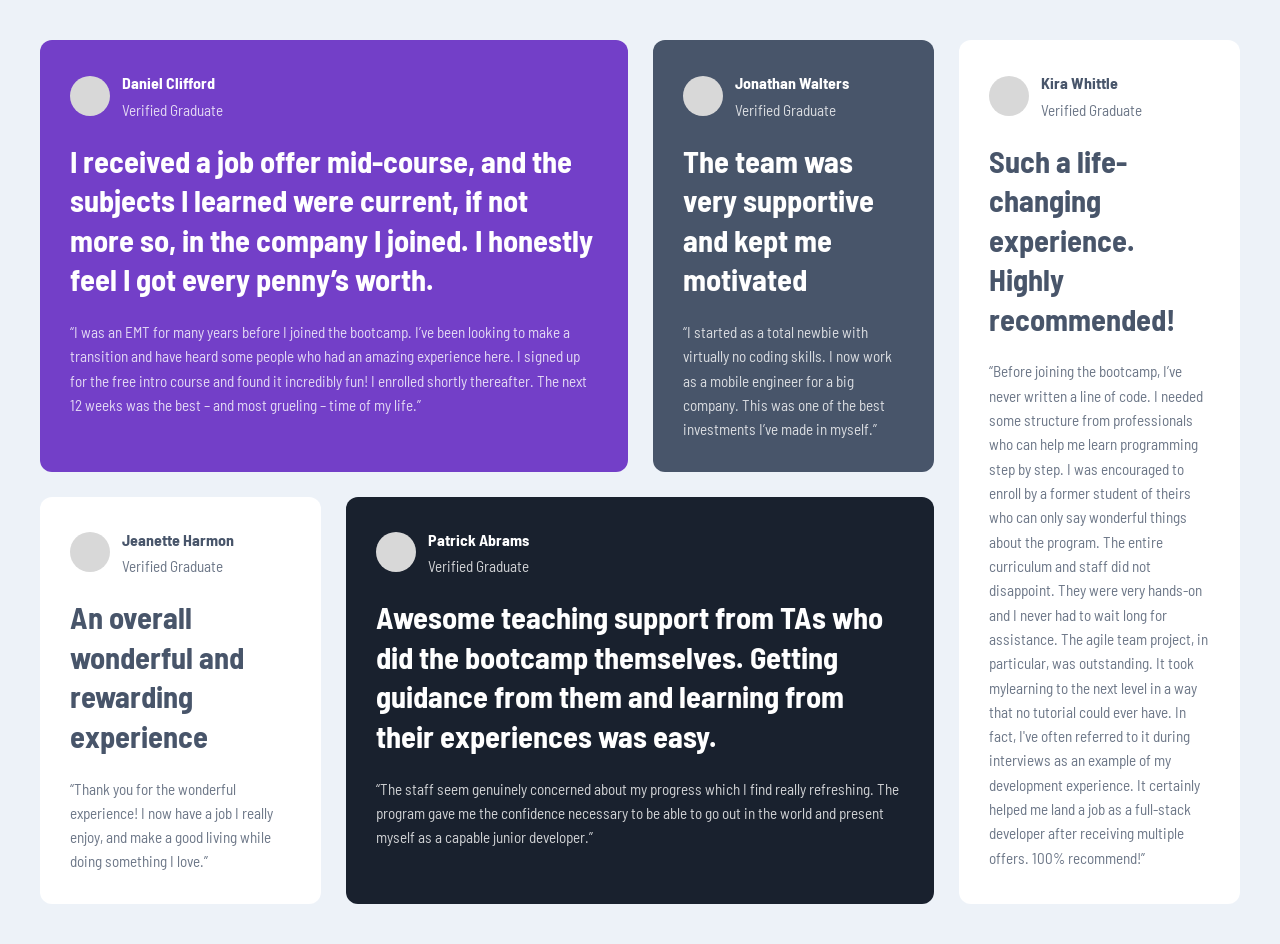
==== index.html @ cdd741f2 "Initial commit" ====
<!--Project: Grid Template task from Google Classroom-->
<!--Name: Mehrin, Date: 04/21/2025-->

<!DOCTYPE html>
<html lang="en">
<head>
  <meta charset="UTF-8">
  <meta name="viewport" content="width=device-width, initial-scale=1.0">
  <title>Grid Template</title>
  <link rel="stylesheet" href="style.css">
  <link href="https://fonts.googleapis.com/css2?family=Barlow+Semi+Condensed:wght@400;500;600&display=swap" rel="stylesheet">
</head>
<body>

  <main class="section">
    <div class="grid-container">

      <div class="card card1">
        <div class="profile">
          <div class="avatar"></div>
          <div>
            <h2>Daniel Clifford</h2>
            <p class="subtitle">Verified Graduate</p>
          </div>
        </div>

        <h3>
          I received a job offer mid-course, and the subjects I learned
          were current, if not more so, in the company I joined. I honestly
          feel I got every penny’s worth.
        </h3>

        <p>
          “I was an EMT for many years before I joined the bootcamp. I’ve been
          looking to make a transition and have heard some people who had an
          amazing experience here. I signed up for the free intro course and
          found it incredibly fun! I enrolled shortly thereafter. The next 12
          weeks was the best – and most grueling – time of my life.”
        </p>
      </div>

      <div class="card card2">
        <div class="profile">
          <div class="avatar"></div>
          <div>
            <h2>Jonathan Walters</h2>
            <p class="subtitle">Verified Graduate</p>
          </div>
        </div>

        <h3>
          The team was very supportive and kept me motivated
        </h3>

        <p>
          “I started as a total newbie with virtually no coding skills.
          I now work as a mobile engineer for a big company. This was one
          of the best investments I’ve made in myself.”
        </p>
      </div>

      <div class="card card3">
        <div class="profile">
          <div class="avatar"></div>
          <div>
            <h2>Kira Whittle</h2>
            <p class="subtitle">Verified Graduate</p>
          </div>
        </div>

        <h3>
          Such a life-changing experience. Highly recommended!
        </h3>

        <p>
          “Before joining the bootcamp, I’ve never written a line of code.
          I needed some structure from professionals who can help me learn
          programming step by step. I was encouraged to enroll by a former
          student of theirs who can only say wonderful things about the program.
          The entire curriculum and staff did not disappoint. They were very hands-on
          and I never had to wait long for assistance. The agile team project, in
          particular, was outstanding. It took mylearning to the next level in a way
          that no tutorial could ever have. In fact, I've often referred to it during
          interviews as an example of my development experience. It certainly helped me
          land a job as a full-stack developer after receiving multiple offers. 100%
          recommend!”
        </p>
      </div>

      <div class="card card4">
        <div class="profile">
          <div class="avatar"></div>
          <div>
            <h2>Jeanette Harmon</h2>
            <p class="subtitle">Verified Graduate</p>
          </div>
        </div>

        <h3>
          An overall wonderful and rewarding experience
        </h3>

        <p>
          “Thank you for the wonderful experience! I now have a job I really
          enjoy, and make a good living while doing something I love.”
        </p>
      </div>

      <div class="card card5">
        <div class="profile">
          <div class="avatar"></div>
          <div>
            <h2>Patrick Abrams</h2>
            <p class="subtitle">Verified Graduate</p>
          </div>
        </div>

        <h3>
          Awesome teaching support from TAs who did the bootcamp themselves.
          Getting guidance from them and learning from their experiences was easy.
        </h3>

        <p>
          “The staff seem genuinely concerned about my progress which I find
          really refreshing. The program gave me the confidence necessary to be
          able to go out in the world and present myself as a capable junior
          developer.”
        </p>
      </div>

    </div>
  </main>

</body>
</html>
---- style.css ----
/* Project: Grid Template task from Google Classroom */
/* Name: Mehrin, Date: 04/21/2025 */

* {
  margin: 0;
  padding: 0;
  box-sizing: border-box;
}

body {
  font-family: 'Barlow Semi Condensed', sans-serif;
  background-color: #edf2f8;
  padding: 40px;
}

.section {
  display: flex;
  justify-content: center;
}

.grid-container {
  max-width: 1200px;
  width: 100%;
  display: grid;
  grid-template-columns: repeat(4, 1fr);
  gap: 25px;

  grid-template-areas:
    "card1 card1 card2 card3"
    "card4 card5 card5 card3";
}

.card {
  border-radius: 12px;
  padding: 30px;
  line-height: 1.6;
}

.profile {
  display: flex;
  align-items: center;
  gap: 12px;
  margin-bottom: 20px;
}

.avatar {
  width: 40px;
  height: 40px;
  border-radius: 50%;
  background-color: #d8d8d8;
}

.card h2 {
  font-size: 1rem;
  margin-bottom: 2px;
}

.subtitle {
  font-size: 0.85rem;
  opacity: 0.7;
}

.card h3 {
  font-size: 1.9rem;
  margin-bottom: 20px;
  line-height: 1.3;
}

.card p {
  font-size: 0.95rem;
  opacity: 0.8;
}

/* Card placement */
.card1 {
  grid-area: card1;
  background-color: #733fc8;
  color: white;
}

.card2 {
  grid-area: card2;
  background-color: #48556a;
  color: white;
}

.card3 {
  grid-area: card3;
  background-color: white;
  color: #48556a;
}

.card4 {
  grid-area: card4;
  background-color: white;
  color: #48556a;
}

.card5 {
  grid-area: card5;
  background-color: #19212e;
  color: white;
}

/* Responsive */
@media (max-width: 900px) {
  .grid-container {
    grid-template-columns: 1fr;
    grid-template-areas:
      "card1"
      "card2"
      "card3"
      "card4"
      "card5";
  }
}
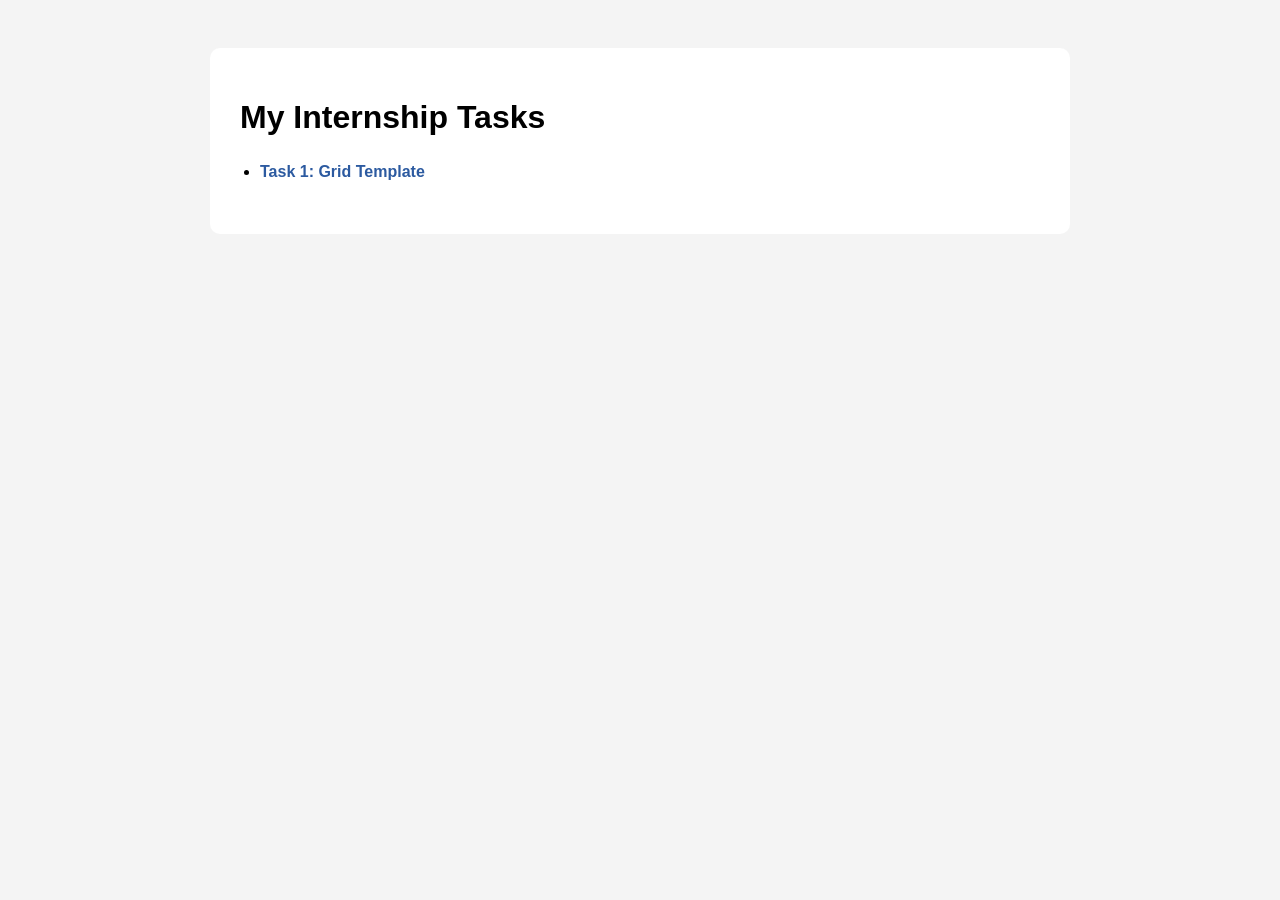
==== commit 67051512: "Add homepage and organize task files" ====
--- a/index.html
+++ b/index.html
@@ -1,135 +1,50 @@
-<!--Project: Grid Template task from Google Classroom-->
-<!--Name: Mehrin, Date: 04/21/2025-->
-
 <!DOCTYPE html>
 <html lang="en">
 <head>
   <meta charset="UTF-8">
   <meta name="viewport" content="width=device-width, initial-scale=1.0">
-  <title>Grid Template</title>
-  <link rel="stylesheet" href="style.css">
-  <link href="https://fonts.googleapis.com/css2?family=Barlow+Semi+Condensed:wght@400;500;600&display=swap" rel="stylesheet">
+  <title>Internship Tasks</title>
+  <style>
+    body {
+      font-family: Arial, sans-serif;
+      background: #f4f4f4;
+      padding: 40px;
+    }
+
+    .container {
+      max-width: 800px;
+      margin: 0 auto;
+      background: white;
+      padding: 30px;
+      border-radius: 10px;
+    }
+
+    h1 {
+      margin-bottom: 20px;
+    }
+
+    ul {
+      line-height: 2;
+      padding-left: 20px;
+    }
+
+    a {
+      text-decoration: none;
+      color: #2c5aa0;
+      font-weight: bold;
+    }
+
+    a:hover {
+      text-decoration: underline;
+    }
+  </style>
 </head>
 <body>
-
-  <main class="section">
-    <div class="grid-container">
-
-      <div class="card card1">
-        <div class="profile">
-          <div class="avatar"></div>
-          <div>
-            <h2>Daniel Clifford</h2>
-            <p class="subtitle">Verified Graduate</p>
-          </div>
-        </div>
-
-        <h3>
-          I received a job offer mid-course, and the subjects I learned
-          were current, if not more so, in the company I joined. I honestly
-          feel I got every penny’s worth.
-        </h3>
-
-        <p>
-          “I was an EMT for many years before I joined the bootcamp. I’ve been
-          looking to make a transition and have heard some people who had an
-          amazing experience here. I signed up for the free intro course and
-          found it incredibly fun! I enrolled shortly thereafter. The next 12
-          weeks was the best – and most grueling – time of my life.”
-        </p>
-      </div>
-
-      <div class="card card2">
-        <div class="profile">
-          <div class="avatar"></div>
-          <div>
-            <h2>Jonathan Walters</h2>
-            <p class="subtitle">Verified Graduate</p>
-          </div>
-        </div>
-
-        <h3>
-          The team was very supportive and kept me motivated
-        </h3>
-
-        <p>
-          “I started as a total newbie with virtually no coding skills.
-          I now work as a mobile engineer for a big company. This was one
-          of the best investments I’ve made in myself.”
-        </p>
-      </div>
-
-      <div class="card card3">
-        <div class="profile">
-          <div class="avatar"></div>
-          <div>
-            <h2>Kira Whittle</h2>
-            <p class="subtitle">Verified Graduate</p>
-          </div>
-        </div>
-
-        <h3>
-          Such a life-changing experience. Highly recommended!
-        </h3>
-
-        <p>
-          “Before joining the bootcamp, I’ve never written a line of code.
-          I needed some structure from professionals who can help me learn
-          programming step by step. I was encouraged to enroll by a former
-          student of theirs who can only say wonderful things about the program.
-          The entire curriculum and staff did not disappoint. They were very hands-on
-          and I never had to wait long for assistance. The agile team project, in
-          particular, was outstanding. It took mylearning to the next level in a way
-          that no tutorial could ever have. In fact, I've often referred to it during
-          interviews as an example of my development experience. It certainly helped me
-          land a job as a full-stack developer after receiving multiple offers. 100%
-          recommend!”
-        </p>
-      </div>
-
-      <div class="card card4">
-        <div class="profile">
-          <div class="avatar"></div>
-          <div>
-            <h2>Jeanette Harmon</h2>
-            <p class="subtitle">Verified Graduate</p>
-          </div>
-        </div>
-
-        <h3>
-          An overall wonderful and rewarding experience
-        </h3>
-
-        <p>
-          “Thank you for the wonderful experience! I now have a job I really
-          enjoy, and make a good living while doing something I love.”
-        </p>
-      </div>
-
-      <div class="card card5">
-        <div class="profile">
-          <div class="avatar"></div>
-          <div>
-            <h2>Patrick Abrams</h2>
-            <p class="subtitle">Verified Graduate</p>
-          </div>
-        </div>
-
-        <h3>
-          Awesome teaching support from TAs who did the bootcamp themselves.
-          Getting guidance from them and learning from their experiences was easy.
-        </h3>
-
-        <p>
-          “The staff seem genuinely concerned about my progress which I find
-          really refreshing. The program gave me the confidence necessary to be
-          able to go out in the world and present myself as a capable junior
-          developer.”
-        </p>
-      </div>
-
-    </div>
-  </main>
-
+  <div class="container">
+    <h1>My Internship Tasks</h1>
+    <ul>
+      <li><a href="grid-template.html">Task 1: Grid Template</a></li>
+    </ul>
+  </div>
 </body>
 </html>
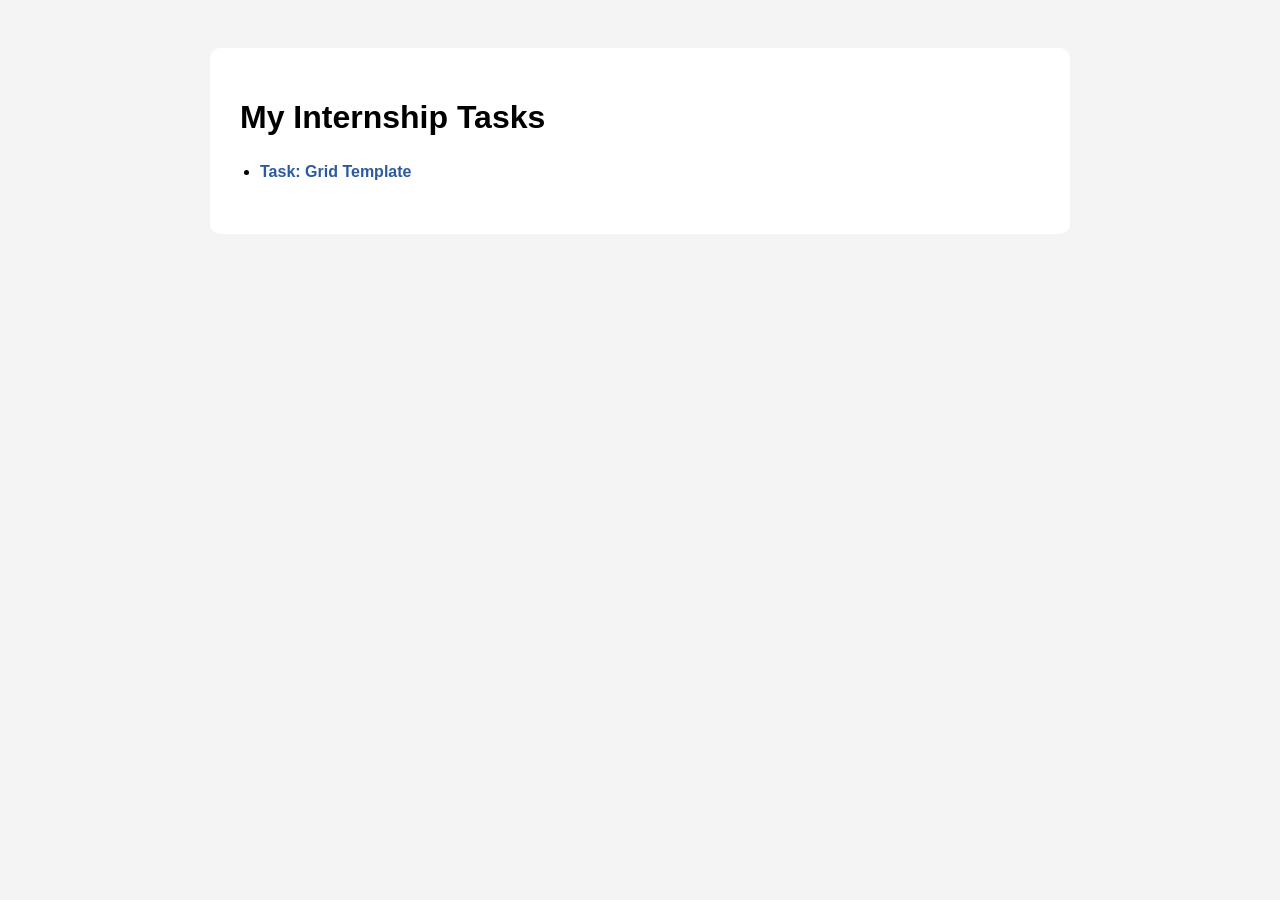
==== commit f26a6ccb: "Corrected index.html formatting" ====
--- a/index.html
+++ b/index.html
@@ -43,7 +43,7 @@
   <div class="container">
     <h1>My Internship Tasks</h1>
     <ul>
-      <li><a href="grid-template.html">Task 1: Grid Template</a></li>
+      <li><a href="grid-template.html">Task: Grid Template</a></li>
     </ul>
   </div>
 </body>
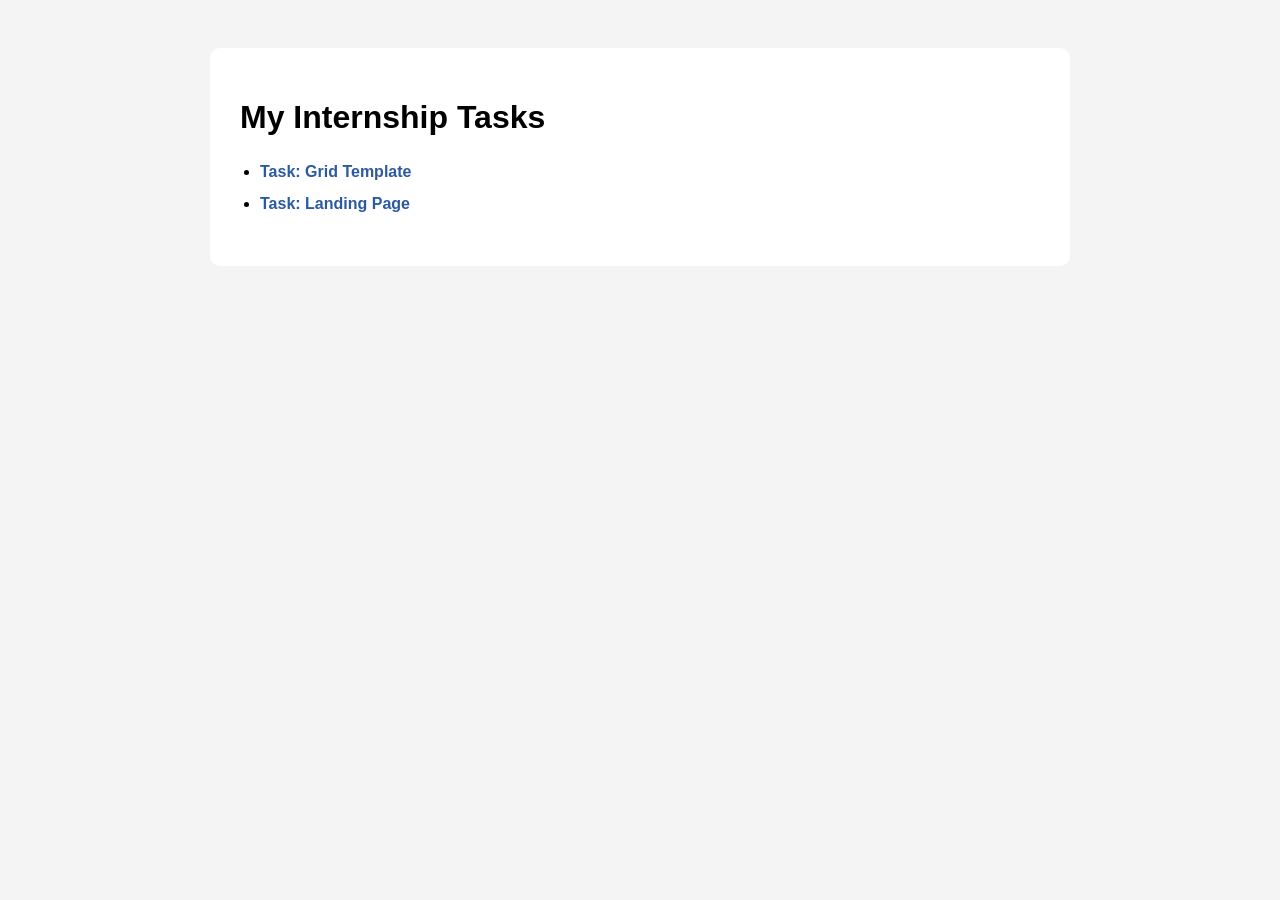
==== commit 56988c50: "Implement full landing page Google Classroom task with responsive layout and multiple sections" ====
--- a/index.html
+++ b/index.html
@@ -43,7 +43,8 @@
   <div class="container">
     <h1>My Internship Tasks</h1>
     <ul>
-      <li><a href="grid-template.html">Task: Grid Template</a></li>
+      <li><a href="code/grid-template.html">Task: Grid Template</a></li>
+      <li><a href="code/landing-page.html">Task: Landing Page</a></li>
     </ul>
   </div>
 </body>
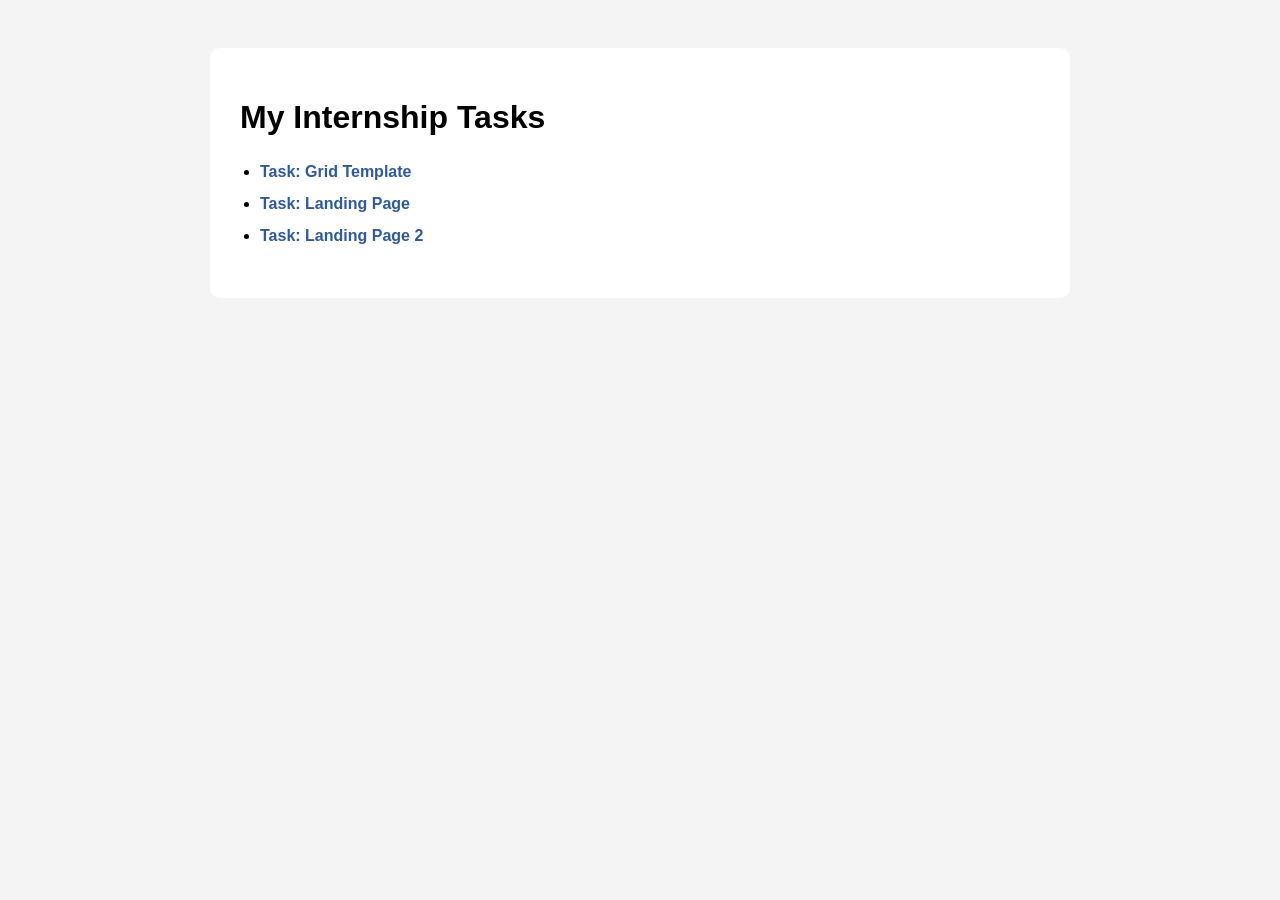
==== commit b5b4c561: "Initialize landing page 2 project and implement home, intro, services, testimonials, and call sectio" ====
--- a/index.html
+++ b/index.html
@@ -45,6 +45,7 @@
     <ul>
       <li><a href="code/grid-template.html">Task: Grid Template</a></li>
       <li><a href="code/landing-page.html">Task: Landing Page</a></li>
+      <li><a href="code/landing-page2.html">Task: Landing Page 2</a></li>
     </ul>
   </div>
 </body>
